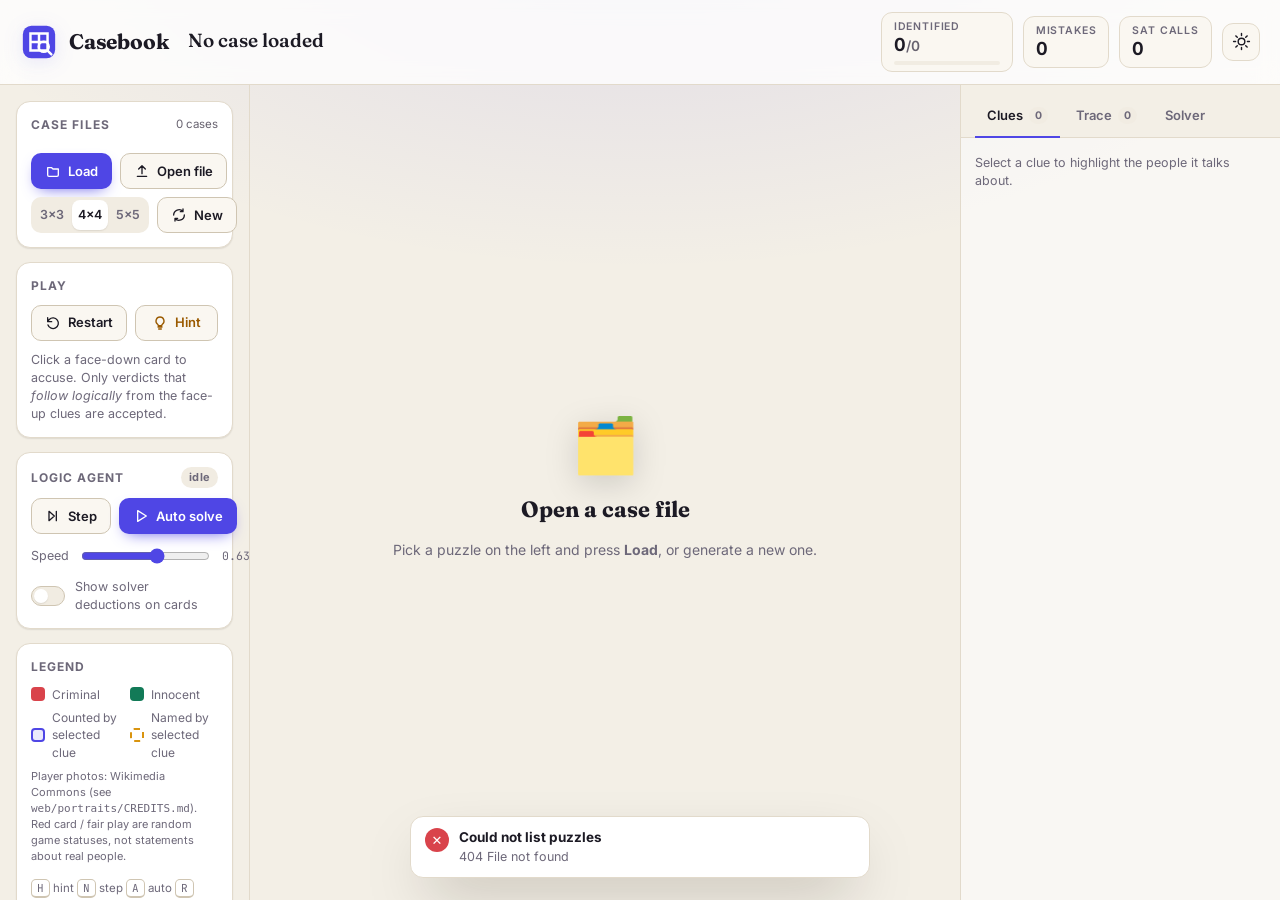
==== web/index.html @ 58763e39 "Update Casebook solver with clean code, Vietnamese docs and .gitignore" ====
<!doctype html>
<html lang="en">
<head>
  <meta charset="utf-8">
  <meta name="viewport" content="width=device-width, initial-scale=1">
  <title>Casebook · No-Guess Deduction</title>
  <link rel="preconnect" href="https://fonts.googleapis.com">
  <link rel="preconnect" href="https://fonts.gstatic.com" crossorigin>
  <link href="https://fonts.googleapis.com/css2?family=Fraunces:opsz,wght@9..144,600;9..144,700&family=Inter:wght@400;500;600;700&family=JetBrains+Mono:wght@400;600&display=swap" rel="stylesheet">
  <link rel="stylesheet" href="style.css">
  <link rel="icon" href="data:image/svg+xml,%3Csvg xmlns='http://www.w3.org/2000/svg' viewBox='0 0 64 64'%3E%3Crect width='64' height='64' rx='14' fill='%234f46e5'/%3E%3Cpath d='M18 20h28v28H18z' fill='none' stroke='white' stroke-width='4'/%3E%3Cpath d='M18 34h28M32 20v28' stroke='white' stroke-width='4'/%3E%3C/svg%3E">
</head>
<body>
<div class="app" id="app">
  <header class="topbar">
    <div class="brand">
      <div class="logo" aria-hidden="true">
        <svg viewBox="0 0 40 40"><rect x="3" y="3" width="34" height="34" rx="9" fill="currentColor"/><path d="M11 11h18v18H11z" fill="none" stroke="#fff" stroke-width="2.6"/><path d="M11 20h18M20 11v18" stroke="#fff" stroke-width="2.6"/><circle cx="25" cy="25" r="5.4" fill="none" stroke="#fff" stroke-width="2.4"/><path d="M29 29l4 4" stroke="#fff" stroke-width="2.6" stroke-linecap="round"/></svg>
      </div>
      <div>
        <div class="brand-name">Casebook</div>
        <div class="brand-sub">No-guess deduction · DPLL</div>
      </div>
    </div>

    <div class="case-head">
      <div class="case-title" id="caseTitle">No case loaded</div>
      <div class="case-meta" id="caseMeta"></div>
    </div>

    <div class="metrics">
      <div class="metric metric-progress" title="Characters identified">
        <div class="metric-label">Identified</div>
        <div class="metric-value"><span id="mSolved">0</span><span class="of">/<span id="mTotal">0</span></span></div>
        <div class="progress"><div class="progress-bar" id="mBar"></div></div>
      </div>
      <div class="metric" title="Rejected verdicts">
        <div class="metric-label">Mistakes</div>
        <div class="metric-value" id="mMistakes">0</div>
      </div>
      <div class="metric" title="SAT calls used to judge your verdicts and by agent steps in this game">
        <div class="metric-label">SAT calls</div>
        <div class="metric-value" id="mSat">0</div>
      </div>
      <button class="icon-btn" id="btnTheme" title="Toggle light / dark theme" aria-label="Toggle theme">
        <svg class="i-sun" viewBox="0 0 24 24"><circle cx="12" cy="12" r="4.2"/><path d="M12 2v2.5M12 19.5V22M2 12h2.5M19.5 12H22M4.9 4.9l1.8 1.8M17.3 17.3l1.8 1.8M4.9 19.1l1.8-1.8M17.3 6.7l1.8-1.8"/></svg>
        <svg class="i-moon" viewBox="0 0 24 24"><path d="M20 14.5A8 8 0 0 1 9.5 4a8 8 0 1 0 10.5 10.5z"/></svg>
      </button>
    </div>
  </header>

  <aside class="side side-left">
    <section class="panel">
      <div class="panel-head"><h2>Case files</h2><span class="hint-text" id="puzzleCount"></span></div>
      <div class="puzzle-list" id="puzzleList" role="listbox" aria-label="Bundled puzzles"></div>
      <div class="btn-row">
        <button class="btn btn-primary" id="btnLoad"><svg viewBox="0 0 24 24"><path d="M4 7h6l2 2h8v9a2 2 0 0 1-2 2H6a2 2 0 0 1-2-2z"/></svg>Load</button>
        <button class="btn" id="btnUpload" title="Open a puzzle JSON file"><svg viewBox="0 0 24 24"><path d="M12 16V4M7 9l5-5 5 5M5 20h14"/></svg>Open file</button>
        <input type="file" id="fileInput" accept=".json,application/json" hidden>
      </div>
      <div class="gen-row">
        <div class="segmented" id="genSize" role="radiogroup" aria-label="Generated puzzle size">
          <button data-size="3" role="radio" aria-checked="false">3×3</button><button data-size="4" class="active" role="radio" aria-checked="true">4×4</button><button data-size="5" role="radio" aria-checked="false">5×5</button>
        </div>
        <button class="btn" id="btnGenerate" title="Generate a fresh no-guess puzzle"><svg viewBox="0 0 24 24"><path d="M4 12a8 8 0 0 1 14-5.3M20 12a8 8 0 0 1-14 5.3M18 3v4h-4M6 21v-4h4"/></svg>New</button>
      </div>
    </section>

    <section class="panel">
      <div class="panel-head"><h2>Play</h2></div>
      <div class="btn-grid">
        <button class="btn" id="btnRestart" title="Restart (R)"><svg viewBox="0 0 24 24"><path d="M4 4v6h6M4.5 15a8 8 0 1 0 1.9-8.3L4 10"/></svg>Restart</button>
        <button class="btn btn-hint" id="btnHint" title="Hint (H)"><svg viewBox="0 0 24 24"><path d="M9 18h6M10 21h4M12 3a6 6 0 0 0-3.6 10.8c.6.5 1 1.2 1 2V16h5.2v-.2c0-.8.4-1.5 1-2A6 6 0 0 0 12 3z"/></svg>Hint</button>
      </div>
      <p class="help">Click a face-down card to accuse. Only verdicts that <em>follow logically</em> from the face-up clues are accepted.</p>
    </section>

    <section class="panel">
      <div class="panel-head"><h2>Logic agent</h2><span class="chip chip-soft" id="agentState">idle</span></div>
      <div class="btn-grid">
        <button class="btn" id="btnStep" title="One deduction step (N)"><svg viewBox="0 0 24 24"><path d="M6 5l8 7-8 7zM17 5v14"/></svg>Step</button>
        <button class="btn btn-primary" id="btnAuto" title="Auto solve (A)"><svg class="i-play" viewBox="0 0 24 24"><path d="M7 4l13 8-13 8z"/></svg><svg class="i-stop" viewBox="0 0 24 24"><rect x="6" y="6" width="12" height="12" rx="2"/></svg><span>Auto solve</span></button>
      </div>
      <label class="slider-row">
        <span>Speed</span>
        <input type="range" id="speed" min="0" max="100" value="60">
        <span class="slider-val" id="speedVal"></span>
      </label>
      <label class="toggle-row">
        <input type="checkbox" id="showDeductions">
        <span class="toggle" aria-hidden="true"></span>
        <span>Show solver deductions on cards</span>
      </label>
    </section>

    <section class="panel legend">
      <div class="panel-head"><h2>Legend</h2></div>
      <ul>
        <li><span class="sw sw-crim"></span><span id="legCrim">Criminal</span></li>
        <li><span class="sw sw-inn"></span><span id="legInn">Innocent</span></li>
        <li><span class="sw sw-counted"></span>Counted by selected clue</li>
        <li><span class="sw sw-named"></span>Named by selected clue</li>
      </ul>
      <p class="help cast-note">Player photos: Wikimedia Commons (see <code>web/portraits/CREDITS.md</code>). Red card / fair play are random game statuses, not statements about real people.</p>
      <div class="kbd-row"><kbd>H</kbd> hint <kbd>N</kbd> step <kbd>A</kbd> auto <kbd>R</kbd> restart <kbd>Esc</kbd> clear</div>
    </section>
  </aside>

  <main class="stage" id="stage">
    <div class="banner" id="banner" role="status" aria-live="polite" hidden>
      <div class="banner-icon" id="bannerIcon"></div>
      <div class="banner-body" id="bannerBody"></div>
      <button class="banner-close" id="bannerClose" aria-label="Dismiss">×</button>
    </div>
    <div class="board-shell">
      <div class="board" id="board" role="group" aria-label="Puzzle board"></div>
    </div>
    <div class="empty" id="empty">
      <div class="empty-art" aria-hidden="true">🗂️</div>
      <h3>Open a case file</h3>
      <p>Pick a puzzle on the left and press <b>Load</b>, or generate a new one.</p>
    </div>
  </main>

  <aside class="side side-right">
    <div class="tabs" role="tablist">
      <button class="tab active" data-tab="clues" role="tab" aria-selected="true">Clues <span class="count" id="clueCount">0</span></button>
      <button class="tab" data-tab="trace" role="tab" aria-selected="false">Trace <span class="count" id="traceCount">0</span></button>
      <button class="tab" data-tab="solver" role="tab" aria-selected="false">Solver</button>
    </div>
    <div class="tab-body" data-body="clues">
      <p class="help">Select a clue to highlight the people it talks about.</p>
      <ol class="clue-list" id="clueList"></ol>
    </div>
    <div class="tab-body" data-body="trace" hidden>
      <div class="trace-tools"><span class="help">Every verdict, with the SAT queries behind it.</span></div>
      <ol class="trace" id="trace"></ol>
    </div>
    <div class="tab-body" data-body="solver" hidden>
      <h3 class="sub">Current knowledge base</h3>
      <div class="tiles">
        <div class="tile"><div class="tile-v" id="kbPrimary">–</div><div class="tile-l">primary vars</div></div>
        <div class="tile"><div class="tile-v" id="kbAux">–</div><div class="tile-l">auxiliary vars</div></div>
        <div class="tile"><div class="tile-v" id="kbClauses">–</div><div class="tile-l">CNF clauses</div></div>
      </div>
      <h3 class="sub">Entailment analysis <button class="link-btn" id="btnAnalyze">refresh</button></h3>
      <div id="analysisBox" class="analysis"><p class="help">Run an analysis to see which characters are forced.</p></div>
      <h3 class="sub">Configuration</h3>
      <label class="field"><span>Query strategy</span>
        <select id="cfgStrategy">
          <option value="filter">Model filtering (fewer SAT calls)</option>
          <option value="naive">Naive: two queries per character</option>
        </select>
      </label>
      <label class="field"><span>Cardinality encoding</span>
        <select id="cfgCard">
          <option value="auto">Auto (direct, counter if large)</option>
          <option value="direct">Direct combinatorial</option>
          <option value="counter">Unary counter (aux vars)</option>
        </select>
      </label>
      <h3 class="sub">Puzzle validity (author check)</h3>
      <p class="help">Uses the <b>complete</b> clue set, including clues that are still face-down. The solutions found are never sent to the browser.</p>
      <button class="btn btn-block" id="btnUnique"><svg viewBox="0 0 24 24"><path d="M5 12l4.5 4.5L19 7"/></svg>Check uniqueness of full clue set</button>
      <div id="uniqueBox" class="unique-box"></div>
    </div>
  </aside>
</div>

<div class="popover" id="popover" role="dialog" aria-modal="false" aria-labelledby="popTitle" hidden>
  <div class="pop-head"><div class="pop-avatar" id="popAvatar"></div><div><div class="pop-title" id="popTitle"></div><div class="pop-sub" id="popSub"></div></div></div>
  <div class="pop-actions">
    <button class="btn-verdict crim" id="popCrim"><span>Criminal</span><kbd>C</kbd></button>
    <button class="btn-verdict inn" id="popInn"><span>Innocent</span><kbd>I</kbd></button>
  </div>
  <div class="pop-foot">No guessing: the verdict must be provable.</div>
</div>

<div class="toasts" id="toasts" aria-live="polite"></div>

<div class="modal-back" id="modal" hidden>
  <div class="modal" role="dialog" aria-modal="true" aria-labelledby="modalTitle">
    <div class="modal-art" id="modalArt">🔎</div>
    <h2 id="modalTitle">Case closed</h2>
    <p id="modalText"></p>
    <div class="modal-stats" id="modalStats"></div>
    <div class="btn-row center">
      <button class="btn" id="modalClose">Admire the board</button>
      <button class="btn btn-primary" id="modalNext">Next case</button>
    </div>
  </div>
</div>
<div class="confetti" id="confetti" aria-hidden="true"></div>
<div class="loading" id="loading" hidden><div class="spinner"></div><div id="loadingText">Working…</div></div>

<script src="app.js"></script>
</body>
</html>
---- web/style.css ----
/* Casebook - no-guess deduction GUI */
:root {
  --bg: #f3efe6;
  --bg-2: #ebe5d8;
  --surface: #ffffff;
  --surface-2: #faf7f1;
  --surface-3: #f1ece2;
  --border: #e2dacb;
  --border-strong: #cfc5b2;
  --text: #1c1a24;
  --muted: #6d6879;
  --faint: #67626f;
  --on-status: #ffffff;
  --accent: #4f46e5;
  --accent-soft: rgba(79, 70, 229, .12);
  --accent-ink: #ffffff;
  --crim: #d9434b;
  --crim-soft: rgba(217, 67, 75, .12);
  --crim-ink: #b3262f;
  --inn: #127a57;
  --inn-soft: rgba(22, 148, 106, .12);
  --inn-ink: #0f7454;
  --warn: #9a5a00;
  --warn-soft: rgba(201, 122, 12, .14);
  --named: #d9940f;
  --shadow-sm: 0 1px 2px rgba(40, 30, 10, .06), 0 1px 1px rgba(40, 30, 10, .04);
  --shadow: 0 6px 18px -6px rgba(40, 30, 10, .18), 0 2px 4px rgba(40, 30, 10, .05);
  --shadow-lg: 0 24px 60px -18px rgba(30, 20, 5, .35);
  --radius: 14px;
  --radius-sm: 9px;
  --font: "Inter", ui-sans-serif, system-ui, -apple-system, "Segoe UI", Roboto, sans-serif;
  --font-display: "Fraunces", Georgia, "Times New Roman", serif;
  --font-mono: "JetBrains Mono", ui-monospace, SFMono-Regular, Menlo, monospace;
  --card-back-a: #f4efe5;
  --card-back-b: #ece5d6;
  color-scheme: light;
}

@media (prefers-color-scheme: dark) {
  :root:not([data-theme="light"]) {
    --bg: #0d0f17; --bg-2: #121522; --surface: #171a27; --surface-2: #1c2030; --surface-3: #232839;
    --border: #2a3044; --border-strong: #3a4159; --text: #ebe9f3; --muted: #a09db0; --faint: #8f8ca2;
    --accent: #8b85ff; --accent-soft: rgba(139, 133, 255, .16); --accent-ink: #0d0f17;
    --crim: #ff5d65; --crim-soft: rgba(255, 93, 101, .16); --crim-ink: #ff8c92;
    --inn: #36d394; --inn-soft: rgba(54, 211, 148, .15); --inn-ink: #6be3b1;
    --warn: #f3a93d; --warn-soft: rgba(243, 169, 61, .16); --named: #f3b13d;
    --shadow-sm: 0 1px 2px rgba(0, 0, 0, .4); --shadow: 0 8px 22px -8px rgba(0, 0, 0, .6);
    --shadow-lg: 0 30px 70px -20px rgba(0, 0, 0, .75);
    --card-back-a: #1d2131; --card-back-b: #191c2a; --on-status: #0d0f17;
    color-scheme: dark;
  }
}
:root[data-theme="dark"] {
  --bg: #0d0f17; --bg-2: #121522; --surface: #171a27; --surface-2: #1c2030; --surface-3: #232839;
  --border: #2a3044; --border-strong: #3a4159; --text: #ebe9f3; --muted: #a09db0; --faint: #8f8ca2;
  --accent: #8b85ff; --accent-soft: rgba(139, 133, 255, .16); --accent-ink: #0d0f17;
  --crim: #ff5d65; --crim-soft: rgba(255, 93, 101, .16); --crim-ink: #ff8c92;
  --inn: #36d394; --inn-soft: rgba(54, 211, 148, .15); --inn-ink: #6be3b1;
  --warn: #f3a93d; --warn-soft: rgba(243, 169, 61, .16); --named: #f3b13d;
  --shadow-sm: 0 1px 2px rgba(0, 0, 0, .4); --shadow: 0 8px 22px -8px rgba(0, 0, 0, .6);
  --shadow-lg: 0 30px 70px -20px rgba(0, 0, 0, .75);
  --card-back-a: #1d2131; --card-back-b: #191c2a; --on-status: #0d0f17;
  color-scheme: dark;
}

* { box-sizing: border-box; }
html, body { margin: 0; height: 100%; }
body {
  font-family: var(--font);
  font-size: 14px;
  line-height: 1.45;
  color: var(--text);
  background:
    radial-gradient(1200px 600px at 50% -10%, var(--accent-soft), transparent 60%),
    var(--bg);
  -webkit-font-smoothing: antialiased;
}
button, input, select { font: inherit; color: inherit; }
svg { display: block; }
[hidden] { display: none !important; }
kbd {
  font-family: var(--font-mono); font-size: 11px; padding: 1px 5px; border-radius: 5px;
  border: 1px solid var(--border-strong); border-bottom-width: 2px; background: var(--surface); color: var(--muted);
}

/* ------------------------------------------------------------- layout */
.app {
  display: grid;
  grid-template-columns: 282px minmax(0, 1fr) 360px;
  grid-template-rows: auto minmax(0, 1fr);
  grid-template-areas: "top top top" "left stage right";
  height: 100vh;
  gap: 0;
}
.topbar {
  grid-area: top;
  display: flex; align-items: center; gap: 20px;
  padding: 12px 20px;
  border-bottom: 1px solid var(--border);
  background: color-mix(in srgb, var(--surface) 78%, transparent);
  backdrop-filter: blur(10px);
  position: relative; z-index: 5;
}
.brand { display: flex; align-items: center; gap: 11px; min-width: 242px; }
.logo { width: 38px; height: 38px; color: var(--accent); filter: drop-shadow(0 4px 10px var(--accent-soft)); }
.logo svg { width: 100%; height: 100%; }
.brand-name { font-family: var(--font-display); font-size: 21px; font-weight: 700; letter-spacing: -.01em; line-height: 1.1; }
.brand-sub { font-size: 11.5px; color: var(--muted); letter-spacing: .02em; }
.case-head { flex: 1; min-width: 0; }
.case-title { font-family: var(--font-display); font-size: 19px; font-weight: 600; white-space: nowrap; overflow: hidden; text-overflow: ellipsis; }
.case-meta { display: flex; gap: 6px; margin-top: 3px; flex-wrap: wrap; }
.metrics { display: flex; align-items: center; gap: 10px; }
.metric {
  min-width: 78px; padding: 6px 12px; border-radius: 11px;
  background: var(--surface-2); border: 1px solid var(--border);
}
.metric-progress { min-width: 132px; }
.metric-label { font-size: 10.5px; text-transform: uppercase; letter-spacing: .08em; color: var(--muted); font-weight: 600; }
.metric-value { font-size: 18px; font-weight: 700; font-variant-numeric: tabular-nums; line-height: 1.25; }
.metric-value .of { color: var(--faint); font-weight: 600; font-size: 14px; }
.progress { height: 4px; border-radius: 4px; background: var(--surface-3); margin-top: 4px; overflow: hidden; }
.progress-bar { height: 100%; width: 0; border-radius: 4px; background: linear-gradient(90deg, var(--accent), var(--inn)); transition: width .5s cubic-bezier(.2, .8, .2, 1); }
.icon-btn {
  width: 38px; height: 38px; border-radius: 11px; border: 1px solid var(--border);
  background: var(--surface-2); display: grid; place-items: center; cursor: pointer;
}
.icon-btn:hover { border-color: var(--border-strong); }
.icon-btn svg { width: 19px; height: 19px; fill: none; stroke: currentColor; stroke-width: 1.8; stroke-linecap: round; }
.i-moon { display: none !important; }
:root[data-theme="dark"] .i-sun { display: none !important; }
:root[data-theme="dark"] .i-moon { display: block !important; }
@media (prefers-color-scheme: dark) {
  :root:not([data-theme="light"]) .i-sun { display: none !important; }
  :root:not([data-theme="light"]) .i-moon { display: block !important; }
}

.side { overflow-y: auto; padding: 16px; display: flex; flex-direction: column; gap: 14px; }
.side-left { grid-area: left; border-right: 1px solid var(--border); }
.side-right { grid-area: right; border-left: 1px solid var(--border); padding: 0; gap: 0; background: color-mix(in srgb, var(--surface) 55%, transparent); }
.stage { grid-area: stage; position: relative; display: flex; flex-direction: column; align-items: center; padding: 18px 22px 22px; min-width: 0; overflow: auto; }

/* -------------------------------------------------------------- panels */
.panel {
  background: var(--surface); border: 1px solid var(--border); border-radius: var(--radius);
  padding: 14px; box-shadow: var(--shadow-sm);
}
.panel-head { display: flex; align-items: center; justify-content: space-between; margin-bottom: 10px; }
.panel h2 { margin: 0; font-size: 12px; text-transform: uppercase; letter-spacing: .09em; color: var(--muted); font-weight: 700; }
.help { color: var(--muted); font-size: 12.5px; margin: 10px 0 0; }
.hint-text { font-size: 11.5px; color: var(--faint); }

.btn {
  display: inline-flex; align-items: center; justify-content: center; gap: 7px;
  height: 36px; padding: 0 13px; border-radius: 10px; cursor: pointer;
  border: 1px solid var(--border-strong); background: var(--surface-2);
  font-weight: 600; font-size: 13px; transition: transform .08s, background .15s, border-color .15s, box-shadow .15s;
  white-space: nowrap;
}
.btn svg { width: 16px; height: 16px; fill: none; stroke: currentColor; stroke-width: 2; stroke-linecap: round; stroke-linejoin: round; flex: none; }
.btn:hover { background: var(--surface-3); }
.btn:active { transform: translateY(1px); }
.btn:disabled { opacity: .45; cursor: not-allowed; transform: none; }
.btn:focus-visible, .tab:focus-visible, .card:focus-visible, .clue-item:focus-visible, .puzzle-item:focus-visible { outline: 2px solid var(--accent); outline-offset: 2px; }
.btn-primary { background: var(--accent); border-color: transparent; color: var(--accent-ink); box-shadow: 0 6px 16px -8px var(--accent); }
.btn-primary:hover { background: color-mix(in srgb, var(--accent) 88%, #000); }
.btn-hint { color: var(--warn); }
.btn-block { width: 100%; }
.btn-row { display: flex; gap: 8px; margin-top: 10px; }
.btn-row .btn { flex: 1; }
.btn-row.center { justify-content: center; }
.btn-row.center .btn { flex: 0 0 auto; }
.btn-grid { display: grid; grid-template-columns: 1fr 1fr; gap: 8px; }
.btn .i-stop { display: none; }
.btn.running .i-play { display: none; }
.btn.running .i-stop { display: block; fill: currentColor; stroke: none; }
.btn.running { background: var(--crim); color: var(--on-status); }
.link-btn { background: none; border: 0; color: var(--accent); font-weight: 600; cursor: pointer; font-size: 12px; padding: 0; text-transform: none; letter-spacing: 0; }

.gen-row { display: flex; gap: 8px; margin-top: 8px; }
.segmented { display: flex; flex: 1; background: var(--surface-3); border-radius: 10px; padding: 3px; gap: 2px; }
.segmented button { flex: 1; border: 0; background: transparent; border-radius: 8px; font-size: 12.5px; font-weight: 600; cursor: pointer; color: var(--muted); }
.segmented button.active { background: var(--surface); color: var(--text); box-shadow: var(--shadow-sm); }

.cast-note { margin: 8px 0 0; font-size: 11px; }

.puzzle-list { display: flex; flex-direction: column; gap: 5px; max-height: 268px; overflow-y: auto; margin: 0 -4px; padding: 0 4px; }
.puzzle-item {
  display: flex; align-items: center; gap: 10px; padding: 7px 9px; border-radius: 10px; cursor: pointer;
  border: 1px solid transparent; text-align: left; background: transparent; width: 100%;
}
.puzzle-item:hover { background: var(--surface-2); }
.puzzle-item.selected { background: var(--accent-soft); border-color: color-mix(in srgb, var(--accent) 40%, transparent); }
.puzzle-item.current .pi-title::after { content: "•"; color: var(--accent); margin-left: 5px; }
.pi-size {
  flex: none; width: 34px; height: 34px; border-radius: 9px; display: grid; place-items: center;
  font-size: 11px; font-weight: 700; font-family: var(--font-mono);
  background: var(--surface-3); color: var(--muted);
}
.pi-size.s3 { background: var(--inn-soft); color: var(--inn-ink); }
.pi-size.s4 { background: var(--accent-soft); color: var(--accent); }
.pi-size.s5 { background: var(--crim-soft); color: var(--crim-ink); }
.pi-body { min-width: 0; }
.pi-title { font-weight: 600; font-size: 13px; white-space: nowrap; overflow: hidden; text-overflow: ellipsis; }
.pi-sub { font-size: 11.5px; color: var(--muted); }

.slider-row, .toggle-row { display: flex; align-items: center; gap: 10px; margin-top: 12px; font-size: 12.5px; color: var(--muted); cursor: pointer; }
.slider-row input { flex: 1; accent-color: var(--accent); }
.slider-val { width: 48px; text-align: right; font-family: var(--font-mono); font-size: 11.5px; }
.toggle-row input { position: absolute; opacity: 0; pointer-events: none; }
.toggle { flex: none; width: 34px; height: 20px; border-radius: 20px; background: var(--surface-3); border: 1px solid var(--border-strong); position: relative; transition: background .2s; }
.toggle::after { content: ""; position: absolute; top: 2px; left: 2px; width: 14px; height: 14px; border-radius: 50%; background: var(--surface); box-shadow: var(--shadow-sm); transition: transform .2s; }
.toggle-row input:checked + .toggle { background: var(--accent); border-color: transparent; }
.toggle-row input:checked + .toggle::after { transform: translateX(14px); }
.toggle-row input:focus-visible + .toggle { outline: 2px solid var(--accent); outline-offset: 2px; }

.legend ul { list-style: none; margin: 0; padding: 0; display: grid; grid-template-columns: 1fr 1fr; gap: 6px 10px; font-size: 12px; color: var(--muted); }
.legend li { display: flex; align-items: center; gap: 7px; }
.sw { width: 14px; height: 14px; border-radius: 4px; flex: none; }
.sw-crim { background: var(--crim); }
.sw-inn { background: var(--inn); }
.sw-counted { background: var(--accent-soft); border: 2px solid var(--accent); }
.sw-named { border: 2px dashed var(--named); }
.kbd-row { margin-top: 12px; font-size: 11.5px; color: var(--muted); line-height: 2; }

.chip { display: inline-flex; align-items: center; gap: 4px; height: 21px; padding: 0 8px; border-radius: 20px; font-size: 11px; font-weight: 700; letter-spacing: .02em; white-space: nowrap; }
.chip-soft { background: var(--surface-3); color: var(--muted); }
.chip-accent { background: var(--accent-soft); color: var(--accent); }
.chip-crim { background: var(--crim-soft); color: var(--crim-ink); }
.chip-inn { background: var(--inn-soft); color: var(--inn-ink); }
.chip-warn { background: var(--warn-soft); color: var(--warn); }
.chip-mono { font-family: var(--font-mono); font-weight: 600; }

/* --------------------------------------------------------------- board */
.board-shell { width: 100%; display: flex; justify-content: center; }
.board {
  --n: 4;
  display: grid;
  grid-template-columns: 26px repeat(var(--n), minmax(0, 1fr));
  gap: 10px;
  width: min(100%, calc((100vh - 150px) * 0.80 + 26px));
  max-width: 860px;
}
.board.n5 { gap: 8px; width: min(100%, calc((100vh - 140px) * 0.82 + 26px)); max-width: 940px; }
.board { transition: width .3s ease; }
.stage.has-banner .board { width: min(100%, calc((100vh - 214px) * 0.80 + 26px)); }
.stage.has-banner .board.n5 { width: min(100%, calc((100vh - 250px) * 0.82 + 26px)); }
.board.n3 { max-width: 680px; }
.axis { display: grid; place-items: center; font-family: var(--font-mono); font-size: 12px; font-weight: 600; color: var(--faint); user-select: none; }
.axis.col { height: 20px; }
.axis.hl { color: var(--accent); }

.card {
  position: relative; aspect-ratio: 0.8; perspective: 1200px; cursor: pointer;
  container-type: inline-size; outline: none; border-radius: var(--radius);
  transition: opacity .25s, transform .25s, filter .25s;
}
.card-inner {
  position: absolute; inset: 0; transform-style: preserve-3d;
  transition: transform .75s cubic-bezier(.3, 1.35, .45, 1);
}
.card.known .card-inner { transform: rotateY(180deg); }
.card.known { cursor: default; }
.card.known.has-clue { cursor: pointer; }
.face {
  position: absolute; inset: 0; border-radius: var(--radius); backface-visibility: hidden; -webkit-backface-visibility: hidden;
  border: 1px solid var(--border); overflow: hidden; display: flex; flex-direction: column; align-items: center;
}
.face-down {
  background:
    repeating-linear-gradient(135deg, transparent 0 9px, color-mix(in srgb, var(--border) 35%, transparent) 9px 10px),
    linear-gradient(180deg, var(--card-back-a), var(--card-back-b));
  box-shadow: var(--shadow-sm);
  justify-content: center; padding: 8cqw 6cqw;
  transition: border-color .2s, box-shadow .2s, transform .2s;
}
.card:not(.known):hover .face-down { border-color: var(--border-strong); box-shadow: var(--shadow); }
.card:not(.known):hover { transform: translateY(-2px); }
.face-up {
  transform: rotateY(180deg); background: var(--surface); box-shadow: var(--shadow);
  justify-content: flex-start; padding: 6cqw 7cqw 7cqw;
}
.card.criminal .face-up { border-color: color-mix(in srgb, var(--crim) 55%, var(--border)); background: linear-gradient(180deg, var(--crim-soft), transparent 42%), var(--surface); }
.card.innocent .face-up { border-color: color-mix(in srgb, var(--inn) 55%, var(--border)); background: linear-gradient(180deg, var(--inn-soft), transparent 42%), var(--surface); }
.coord { position: absolute; top: 5cqw; left: 6cqw; font-family: var(--font-mono); font-size: max(9px, 7cqw); font-weight: 600; color: var(--faint); }
.face-down .avatar { width: 52cqw; height: 52cqw; filter: grayscale(.75) contrast(.9); opacity: .78; transition: filter .3s, opacity .3s; }
.card:not(.known):hover .face-down .avatar { filter: grayscale(.2); opacity: 1; }
.name { margin-top: 5cqw; font-weight: 700; font-size: max(11px, 10.5cqw); line-height: 1.1; text-align: center; letter-spacing: -.01em; }
.prof { font-size: max(8.5px, 7cqw); text-transform: uppercase; letter-spacing: .1em; color: var(--muted); margin-top: 1.5cqw; font-weight: 600; }
.face-down .prof { max-width: 100%; text-align: center; line-height: 1.25; overflow: hidden; display: -webkit-box;
  -webkit-box-orient: vertical; -webkit-line-clamp: 2; line-clamp: 2; overflow-wrap: anywhere; }
.up-head .prof { white-space: nowrap; overflow: hidden; text-overflow: ellipsis; }
.face-down .name { color: color-mix(in srgb, var(--text) 75%, transparent); }

.up-head { display: flex; align-items: center; gap: 4cqw; width: 100%; margin-top: max(15px, 10cqw); }
.up-head .avatar { width: 27cqw; height: 27cqw; flex: none; }
.up-head .who { min-width: 0; }
.up-head .name { margin: 0; text-align: left; font-size: max(11px, 10cqw); white-space: nowrap; overflow: hidden; text-overflow: ellipsis; }
.up-head .prof { margin-top: .5cqw; }
.status-pill {
  position: absolute; top: 4.5cqw; right: 5cqw; font-size: max(8px, 6.4cqw); font-weight: 800; letter-spacing: .08em; text-transform: uppercase;
  padding: 1cqw 3.2cqw; border-radius: 20px;
}
.card.criminal .status-pill { background: var(--crim); color: var(--on-status); }
.card.innocent .status-pill { background: var(--inn); color: var(--on-status); }
.clue-box {
  margin-top: 5cqw; width: 100%; flex: 1; min-height: 0; display: flex; align-items: center; justify-content: center;
  background: var(--surface-2); border: 1px solid var(--border); border-radius: calc(var(--radius) - 5px);
  padding: 4cqw 5cqw; text-align: center; font-size: max(10px, 8.6cqw); line-height: 1.28; font-weight: 500;
  overflow: hidden; transition: background .2s, border-color .2s;
}
.clue-box p { margin: 0; max-height: 100%; overflow-wrap: break-word; }
.board.n5 .clue-box { font-size: max(9.5px, 8.8cqw); line-height: 1.22; }
.clue-box.none { color: var(--faint); font-style: italic; }
.clue-box p { display: -webkit-box; -webkit-box-orient: vertical; -webkit-line-clamp: 6; overflow: hidden; }
.card.known.has-clue:hover .clue-box { border-color: var(--accent); }
.card.selected .clue-box { background: var(--accent-soft); border-color: var(--accent); }
.card.initial .coord::after { content: " ★"; color: var(--warn); }

/* names and status words in clue text */
.ref { font-weight: 700; color: var(--accent); }
.w-crim { color: var(--crim-ink); font-weight: 700; }
.w-inn { color: var(--inn-ink); font-weight: 700; }

/* highlights */
.board.highlighting .card:not(.hl-counted):not(.hl-named):not(.selected) { opacity: .38; filter: saturate(.6); }
.card.hl-counted::after, .card.hl-named::before, .card.hint-target::after, .card.support::before {
  content: ""; position: absolute; inset: -5px; border-radius: calc(var(--radius) + 5px); pointer-events: none; z-index: 2;
}
.card.hl-counted::after { border: 2.5px solid var(--accent); background: color-mix(in srgb, var(--accent) 7%, transparent); box-shadow: 0 0 0 4px var(--accent-soft); }
.card.hl-named::before { border: 2.5px dashed var(--named); inset: -9px; border-radius: calc(var(--radius) + 9px); }
.card.hint-target::after { border: 3px solid var(--warn); animation: pulse 1.4s ease-in-out infinite; }
.card.support::before { border: 2px solid var(--warn); inset: -4px; opacity: .65; border-radius: calc(var(--radius) + 4px); }
@keyframes pulse { 0%, 100% { box-shadow: 0 0 0 0 var(--warn-soft); } 50% { box-shadow: 0 0 0 10px var(--warn-soft); } }

.card.shake { animation: shake .45s; }
@keyframes shake { 20% { transform: translateX(-6px) rotate(-1deg); } 40% { transform: translateX(6px) rotate(1deg); } 60% { transform: translateX(-4px); } 80% { transform: translateX(3px); } }
.card.just-revealed .face-up { animation: glow 1.4s ease-out; }
@keyframes glow { 0% { box-shadow: 0 0 0 0 var(--accent-soft), var(--shadow); } 30% { box-shadow: 0 0 0 10px var(--accent-soft), var(--shadow); } 100% { box-shadow: 0 0 0 0 transparent, var(--shadow); } }

.deduce {
  position: absolute; bottom: 5cqw; right: 5cqw; z-index: 3; font-size: max(8px, 6.2cqw); font-weight: 800; letter-spacing: .06em;
  padding: 1cqw 3cqw; border-radius: 20px; text-transform: uppercase; backface-visibility: hidden;
}
.deduce.CRIMINAL { background: var(--crim-soft); color: var(--crim-ink); border: 1px solid color-mix(in srgb, var(--crim) 45%, transparent); }
.deduce.INNOCENT { background: var(--inn-soft); color: var(--inn-ink); border: 1px solid color-mix(in srgb, var(--inn) 45%, transparent); }
.deduce.UNKNOWN { background: var(--surface-3); color: var(--faint); }

/* ------------------------------------------------------------- banner */
.banner {
  width: 100%; max-width: 860px; display: flex; align-items: flex-start; gap: 12px; margin-bottom: 14px;
  padding: 11px 14px; border-radius: var(--radius); background: var(--surface); border: 1px solid var(--border);
  box-shadow: var(--shadow); animation: drop .3s cubic-bezier(.2, .9, .3, 1.2);
}
.banner.hint { border-color: color-mix(in srgb, var(--warn) 50%, var(--border)); background: linear-gradient(90deg, var(--warn-soft), transparent 70%), var(--surface); }
.banner.bad { border-color: color-mix(in srgb, var(--crim) 50%, var(--border)); background: linear-gradient(90deg, var(--crim-soft), transparent 70%), var(--surface); }
.banner.info { border-color: color-mix(in srgb, var(--accent) 45%, var(--border)); background: linear-gradient(90deg, var(--accent-soft), transparent 70%), var(--surface); }
.banner-icon { font-size: 20px; line-height: 1.2; }
.banner-body { flex: 1; font-size: 13.5px; }
.banner-body b { font-weight: 700; }
.banner-close { border: 0; background: none; font-size: 20px; line-height: 1; cursor: pointer; color: var(--muted); padding: 0 2px; }
@keyframes drop { from { opacity: 0; transform: translateY(-8px); } to { opacity: 1; transform: none; } }

.empty { margin: auto; text-align: center; color: var(--muted); padding: 40px; }
.empty-art { font-size: 54px; filter: drop-shadow(0 8px 16px rgba(0, 0, 0, .15)); }
.empty h3 { font-family: var(--font-display); color: var(--text); font-size: 22px; margin: 10px 0 4px; }

/* --------------------------------------------------------- right side */
.tabs { display: flex; gap: 4px; padding: 12px 14px 0; border-bottom: 1px solid var(--border); position: sticky; top: 0; background: var(--bg); z-index: 1; }
.tab {
  border: 0; background: none; padding: 9px 12px 11px; font-weight: 600; font-size: 13px; color: var(--muted); cursor: pointer;
  border-bottom: 2px solid transparent; margin-bottom: -1px; display: flex; align-items: center; gap: 6px;
}
.tab.active { color: var(--text); border-bottom-color: var(--accent); }
.tab .count { font-size: 10.5px; background: var(--surface-3); color: var(--muted); padding: 1px 6px; border-radius: 10px; font-weight: 700; }
.tab-body { padding: 4px 14px 18px; }
.tab-body > .help:first-child { margin-top: 12px; }

.clue-list { list-style: none; margin: 10px 0 0; padding: 0; display: flex; flex-direction: column; gap: 7px; }
.clue-item {
  display: flex; gap: 10px; padding: 10px; border-radius: 12px; cursor: pointer;
  background: var(--surface); border: 1px solid var(--border); transition: border-color .15s, background .15s, transform .15s;
  animation: drop .3s ease-out;
}
.clue-item:hover { border-color: var(--border-strong); }
.clue-item.selected { border-color: var(--accent); background: linear-gradient(90deg, var(--accent-soft), transparent), var(--surface); }
.clue-item.support { border-color: var(--warn); box-shadow: 0 0 0 3px var(--warn-soft); }
.clue-item .avatar { width: 34px; height: 34px; flex: none; }
.ci-body { min-width: 0; flex: 1; }
.ci-top { display: flex; align-items: center; gap: 6px; margin-bottom: 2px; }
.ci-name { font-weight: 700; font-size: 12.5px; }
.ci-cell { font-family: var(--font-mono); font-size: 11px; color: var(--faint); }
.ci-top .chip { margin-left: auto; height: 18px; font-size: 9.5px; padding: 0 6px; }
.ci-text { font-size: 13px; }
.ci-dot { width: 7px; height: 7px; border-radius: 50%; flex: none; }
.ci-dot.criminal { background: var(--crim); }
.ci-dot.innocent { background: var(--inn); }

.trace { list-style: none; margin: 8px 0 0; padding: 0; display: flex; flex-direction: column; gap: 8px; }
.tr { background: var(--surface); border: 1px solid var(--border); border-radius: 12px; padding: 10px 11px; font-size: 12.5px; animation: drop .25s ease-out; }
.tr-head { display: flex; align-items: center; gap: 7px; flex-wrap: wrap; }
.tr-step { font-family: var(--font-mono); font-size: 11px; color: var(--faint); font-weight: 600; }
.tr-who { font-weight: 700; }
.tr-name { font-weight: 600; }
.tr-meta { color: var(--muted); margin-top: 4px; font-size: 12px; }
.tr-reveal { margin-top: 6px; padding: 6px 9px; border-radius: 8px; background: var(--surface-2); border-left: 3px solid var(--accent); font-size: 12.5px; }
.tr details { margin-top: 6px; }
.tr summary { cursor: pointer; color: var(--accent); font-weight: 600; font-size: 12px; list-style: none; }
.tr summary::-webkit-details-marker { display: none; }
.tr summary::before { content: "▸ "; }
.tr details[open] summary::before { content: "▾ "; }
.q-list { margin: 6px 0 0; padding: 0; list-style: none; font-family: var(--font-mono); font-size: 11.5px; display: grid; gap: 2px; }
.q-list li { display: flex; justify-content: space-between; gap: 8px; padding: 2px 6px; border-radius: 5px; }
.q-list li:nth-child(odd) { background: var(--surface-2); }
.q-res.UNSAT { color: var(--crim-ink); font-weight: 700; }
.q-res.SAT { color: var(--inn-ink); }
.tr.terminal { border-style: dashed; }
.clue-item.seen, .tr.seen { animation: none; }

.sub { font-size: 12px; text-transform: uppercase; letter-spacing: .08em; color: var(--muted); margin: 18px 0 8px; display: flex; justify-content: space-between; align-items: center; }
.tiles { display: grid; grid-template-columns: repeat(3, 1fr); gap: 8px; }
.tile { background: var(--surface); border: 1px solid var(--border); border-radius: 12px; padding: 10px; }
.tile-v { font-size: 22px; font-weight: 700; font-variant-numeric: tabular-nums; }
.tile-l { font-size: 11px; color: var(--muted); }
.analysis { background: var(--surface); border: 1px solid var(--border); border-radius: 12px; padding: 10px 12px; }
.analysis .help { margin: 0; }
.an-row { display: flex; gap: 6px; flex-wrap: wrap; margin-bottom: 8px; }
.an-stats { display: grid; grid-template-columns: 1fr 1fr; gap: 4px 12px; font-size: 12px; color: var(--muted); }
.an-stats b { color: var(--text); font-variant-numeric: tabular-nums; }
.field { display: flex; flex-direction: column; gap: 5px; margin-bottom: 10px; font-size: 12px; color: var(--muted); }
.field select { height: 36px; border-radius: 10px; border: 1px solid var(--border-strong); background: var(--surface); padding: 0 10px; color: var(--text); }
.unique-box { margin-top: 10px; font-size: 13px; }
.unique-box .res { padding: 10px 12px; border-radius: 12px; border: 1px solid var(--border); background: var(--surface); }

/* ------------------------------------------------------------- popover */
.popover {
  position: fixed; z-index: 40; width: 236px; background: var(--surface); border: 1px solid var(--border);
  border-radius: 16px; box-shadow: var(--shadow-lg); padding: 12px; animation: pop .16s ease-out;
}
@keyframes pop { from { opacity: 0; transform: scale(.94); } to { opacity: 1; transform: none; } }
.pop-head { display: flex; align-items: center; gap: 10px; margin-bottom: 10px; }
.pop-avatar { width: 40px; height: 40px; flex: none; }
.pop-title { font-weight: 700; font-size: 14px; }
.pop-sub { font-size: 11.5px; color: var(--muted); }
.pop-actions { display: grid; grid-template-columns: 1fr 1fr; gap: 8px; }
.btn-verdict {
  height: 46px; border-radius: 12px; border: 0; cursor: pointer; font-weight: 700; font-size: 13.5px; color: var(--on-status);
  display: flex; align-items: center; justify-content: center; gap: 7px; transition: transform .08s, filter .15s;
}
.btn-verdict kbd { background: rgba(255, 255, 255, .2); border-color: rgba(255, 255, 255, .35); color: inherit; }
.btn-verdict:hover { filter: brightness(1.07); }
.btn-verdict:active { transform: translateY(1px); }
.btn-verdict.crim { background: linear-gradient(180deg, color-mix(in srgb, var(--crim) 92%, #fff), var(--crim)); box-shadow: 0 8px 18px -10px var(--crim); }
.btn-verdict.inn { background: linear-gradient(180deg, color-mix(in srgb, var(--inn) 92%, #fff), var(--inn)); box-shadow: 0 8px 18px -10px var(--inn); }
.pop-foot { margin-top: 9px; font-size: 11px; color: var(--faint); text-align: center; }

/* -------------------------------------------------------------- toasts */
.toasts { position: fixed; bottom: 22px; left: 50%; transform: translateX(-50%); z-index: 50; display: flex; flex-direction: column; gap: 8px; align-items: center; pointer-events: none; width: min(92vw, 460px); }
.toast {
  pointer-events: auto; display: flex; gap: 10px; align-items: flex-start; padding: 11px 14px; border-radius: 13px;
  background: var(--surface); border: 1px solid var(--border); box-shadow: var(--shadow-lg); font-size: 13.5px; width: 100%;
  animation: toastIn .28s cubic-bezier(.2, .9, .3, 1.2);
}
.toast.out { animation: toastOut .25s ease-in forwards; }
.toast .t-icon { width: 24px; height: 24px; border-radius: 50%; flex: none; display: grid; place-items: center; font-weight: 800; color: #fff; font-size: 13px; }
.toast.ok .t-icon { background: var(--inn); }
.toast.warn .t-icon { background: var(--warn); }
.toast.bad .t-icon { background: var(--crim); }
.toast.info .t-icon { background: var(--accent); }
.toast .t-title { font-weight: 700; }
.toast .t-msg { color: var(--muted); font-size: 12.5px; }
@keyframes toastIn { from { opacity: 0; transform: translateY(10px) scale(.97); } to { opacity: 1; transform: none; } }
@keyframes toastOut { to { opacity: 0; transform: translateY(8px); } }

/* --------------------------------------------------------------- modal */
.modal-back { position: fixed; inset: 0; z-index: 60; background: rgba(10, 8, 20, .45); backdrop-filter: blur(4px); display: grid; place-items: center; padding: 16px; animation: fade .2s; }
@keyframes fade { from { opacity: 0; } }
.modal { width: min(440px, 100%); background: var(--surface); border-radius: 22px; padding: 28px 26px 22px; text-align: center; box-shadow: var(--shadow-lg); border: 1px solid var(--border); animation: pop .25s cubic-bezier(.2, .9, .3, 1.3); }
.modal-art { font-size: 50px; }
.modal h2 { font-family: var(--font-display); font-size: 28px; margin: 6px 0 4px; }
.modal p { color: var(--muted); margin: 0 0 16px; }
.modal-stats { display: grid; grid-template-columns: repeat(3, 1fr); gap: 8px; margin-bottom: 18px; }
.modal-stats div { background: var(--surface-2); border: 1px solid var(--border); border-radius: 12px; padding: 9px 4px; }
.modal-stats b { display: block; font-size: 20px; }
.modal-stats span { font-size: 11px; color: var(--muted); }

.confetti { position: fixed; inset: 0; pointer-events: none; z-index: 70; overflow: hidden; }
.confetti i { position: absolute; top: -12px; width: 9px; height: 14px; border-radius: 2px; animation: fall linear forwards; }
@keyframes fall { to { transform: translate3d(var(--dx), 110vh, 0) rotate(var(--rot)); opacity: .9; } }

.loading { position: fixed; inset: 0; z-index: 80; background: color-mix(in srgb, var(--bg) 70%, transparent); backdrop-filter: blur(3px); display: grid; place-content: center; justify-items: center; gap: 14px; font-weight: 600; color: var(--muted); }
.spinner { width: 42px; height: 42px; border-radius: 50%; border: 4px solid var(--accent-soft); border-top-color: var(--accent); animation: spin .8s linear infinite; }
@keyframes spin { to { transform: rotate(360deg); } }

/* ---------------------------------------------------------- responsive */
@media (max-width: 1280px) {
  .app { grid-template-columns: 250px minmax(0, 1fr) 320px; }
  .brand { min-width: 0; }
  .brand-sub { display: none; }
}
@media (max-width: 1020px) {
  .app { grid-template-columns: 1fr; grid-template-rows: auto auto auto auto; grid-template-areas: "top" "stage" "right" "left"; height: auto; min-height: 100vh; }
  .side { overflow: visible; }
  .side-left, .side-right { border: 0; }
  .side-left { display: grid; grid-template-columns: repeat(auto-fit, minmax(260px, 1fr)); }
  .board, .board.n5 { width: min(100%, 720px); }
  .stage { overflow: visible; padding: 16px; }
}
@media (max-width: 860px) {
  .topbar { flex-wrap: wrap; gap: 10px; padding: 10px 16px; }
  .case-head { order: 3; flex-basis: 100%; }
  .metrics { margin-left: auto; }
}
@media (max-width: 640px) {
  .topbar { flex-wrap: wrap; gap: 10px; padding: 10px 16px; }
  .brand-name { font-size: 18px; }
  .case-head { order: 3; flex-basis: 100%; }
  .metrics { margin-left: auto; gap: 6px; }
  .metric { min-width: 0; padding: 5px 8px; }
  .metric-progress { min-width: 92px; }
  .metric-value { font-size: 15px; }
  .board { gap: 6px; grid-template-columns: 18px repeat(var(--n), minmax(0, 1fr)); }
  .board.n5 { gap: 4px; }
  .stage { padding: 12px 16px; }
  .side { padding: 12px 16px; }
  .tab-body { padding: 4px 16px 16px; }
}
@media (prefers-reduced-motion: reduce) {
  *, *::before, *::after { animation-duration: .01ms !important; transition-duration: .01ms !important; }
}
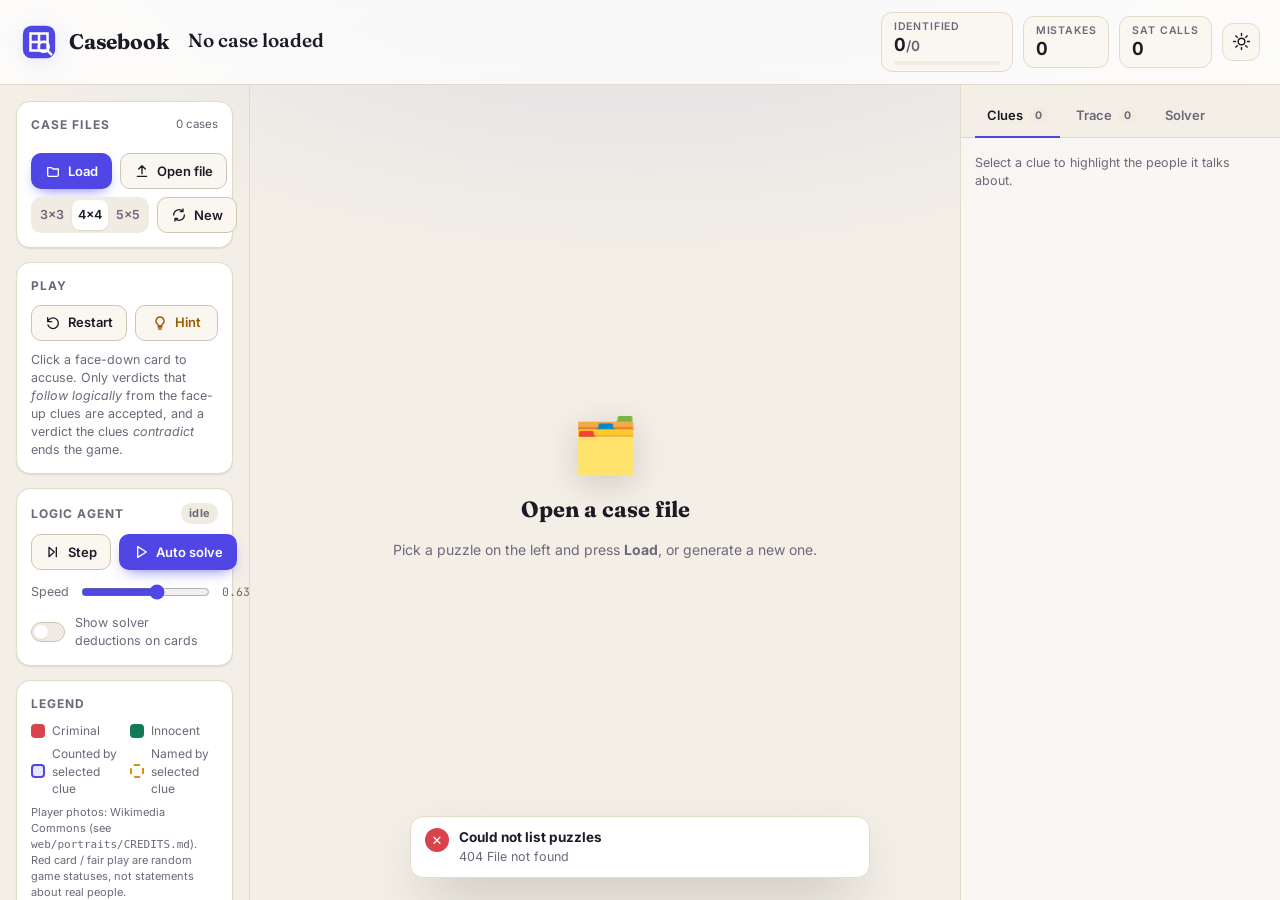
==== commit 6b309d64: "Merge branch 'hieu': game over, LaTeX report and demo script main already holds the cleaned-up Caseb" ====
--- a/web/index.html
+++ b/web/index.html
@@ -72,7 +72,7 @@
         <button class="btn" id="btnRestart" title="Restart (R)"><svg viewBox="0 0 24 24"><path d="M4 4v6h6M4.5 15a8 8 0 1 0 1.9-8.3L4 10"/></svg>Restart</button>
         <button class="btn btn-hint" id="btnHint" title="Hint (H)"><svg viewBox="0 0 24 24"><path d="M9 18h6M10 21h4M12 3a6 6 0 0 0-3.6 10.8c.6.5 1 1.2 1 2V16h5.2v-.2c0-.8.4-1.5 1-2A6 6 0 0 0 12 3z"/></svg>Hint</button>
       </div>
-      <p class="help">Click a face-down card to accuse. Only verdicts that <em>follow logically</em> from the face-up clues are accepted.</p>
+      <p class="help">Click a face-down card to accuse. Only verdicts that <em>follow logically</em> from the face-up clues are accepted, and a verdict the clues <em>contradict</em> ends the game.</p>
     </section>
 
     <section class="panel">
--- a/web/style.css
+++ b/web/style.css
@@ -527,3 +527,6 @@
 @media (prefers-reduced-motion: reduce) {
   *, *::before, *::after { animation-duration: .01ms !important; transition-duration: .01ms !important; }
 }
+
+/* game over: the remaining face-down cards fade out */
+.board.lost .card:not(.known) { opacity: .45; filter: grayscale(.7); pointer-events: none; }
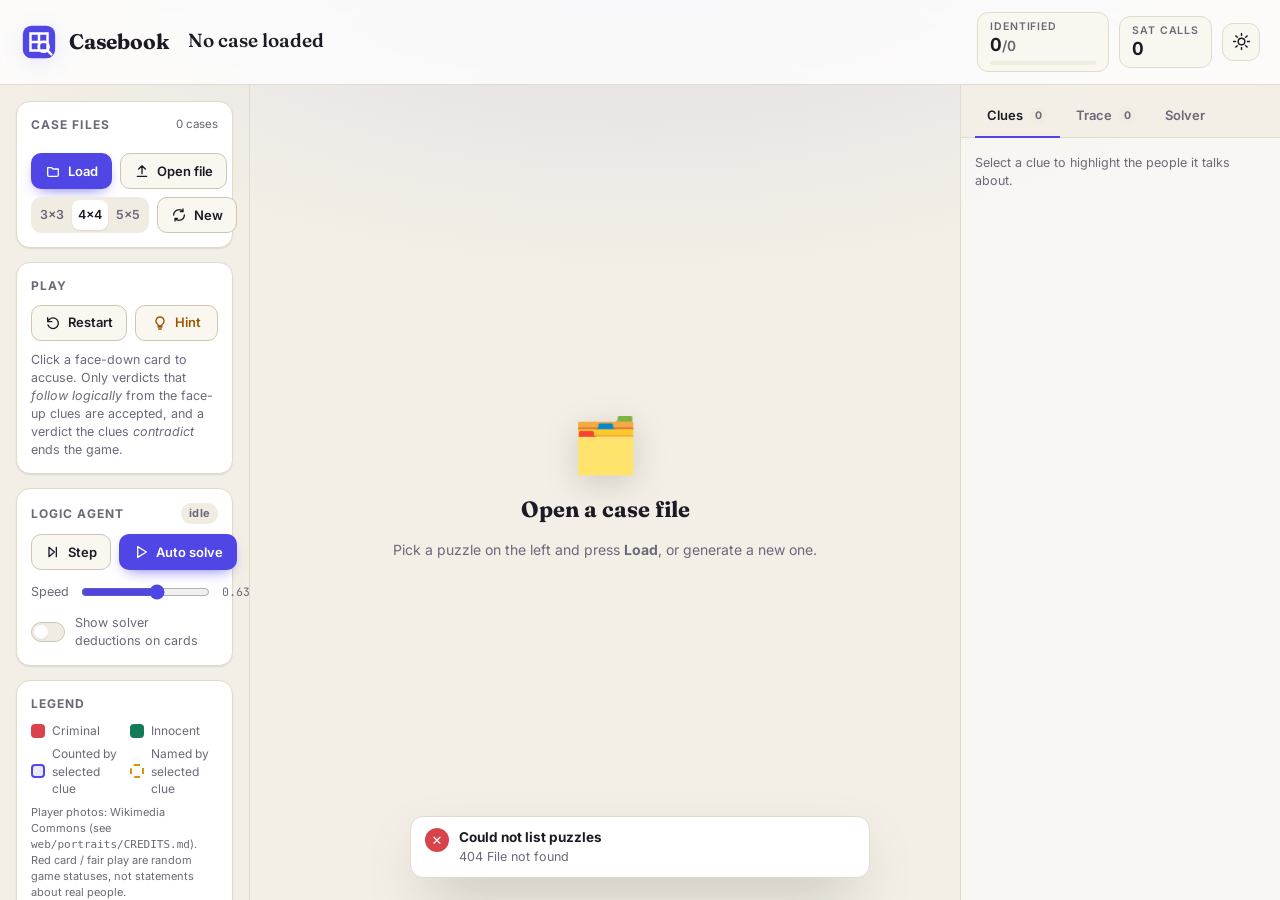
==== commit 8564dd20: "Remove the mistakes counter A contradicted verdict already ends the game and a NOT_PROVABLE guess is" ====
--- a/web/index.html
+++ b/web/index.html
@@ -33,10 +33,6 @@
         <div class="metric-label">Identified</div>
         <div class="metric-value"><span id="mSolved">0</span><span class="of">/<span id="mTotal">0</span></span></div>
         <div class="progress"><div class="progress-bar" id="mBar"></div></div>
-      </div>
-      <div class="metric" title="Rejected verdicts">
-        <div class="metric-label">Mistakes</div>
-        <div class="metric-value" id="mMistakes">0</div>
       </div>
       <div class="metric" title="SAT calls used to judge your verdicts and by agent steps in this game">
         <div class="metric-label">SAT calls</div>
--- a/web/style.css
+++ b/web/style.css
@@ -478,7 +478,7 @@
 .modal-art { font-size: 50px; }
 .modal h2 { font-family: var(--font-display); font-size: 28px; margin: 6px 0 4px; }
 .modal p { color: var(--muted); margin: 0 0 16px; }
-.modal-stats { display: grid; grid-template-columns: repeat(3, 1fr); gap: 8px; margin-bottom: 18px; }
+.modal-stats { display: grid; grid-auto-flow: column; grid-auto-columns: 1fr; gap: 8px; margin-bottom: 18px; }
 .modal-stats div { background: var(--surface-2); border: 1px solid var(--border); border-radius: 12px; padding: 9px 4px; }
 .modal-stats b { display: block; font-size: 20px; }
 .modal-stats span { font-size: 11px; color: var(--muted); }
